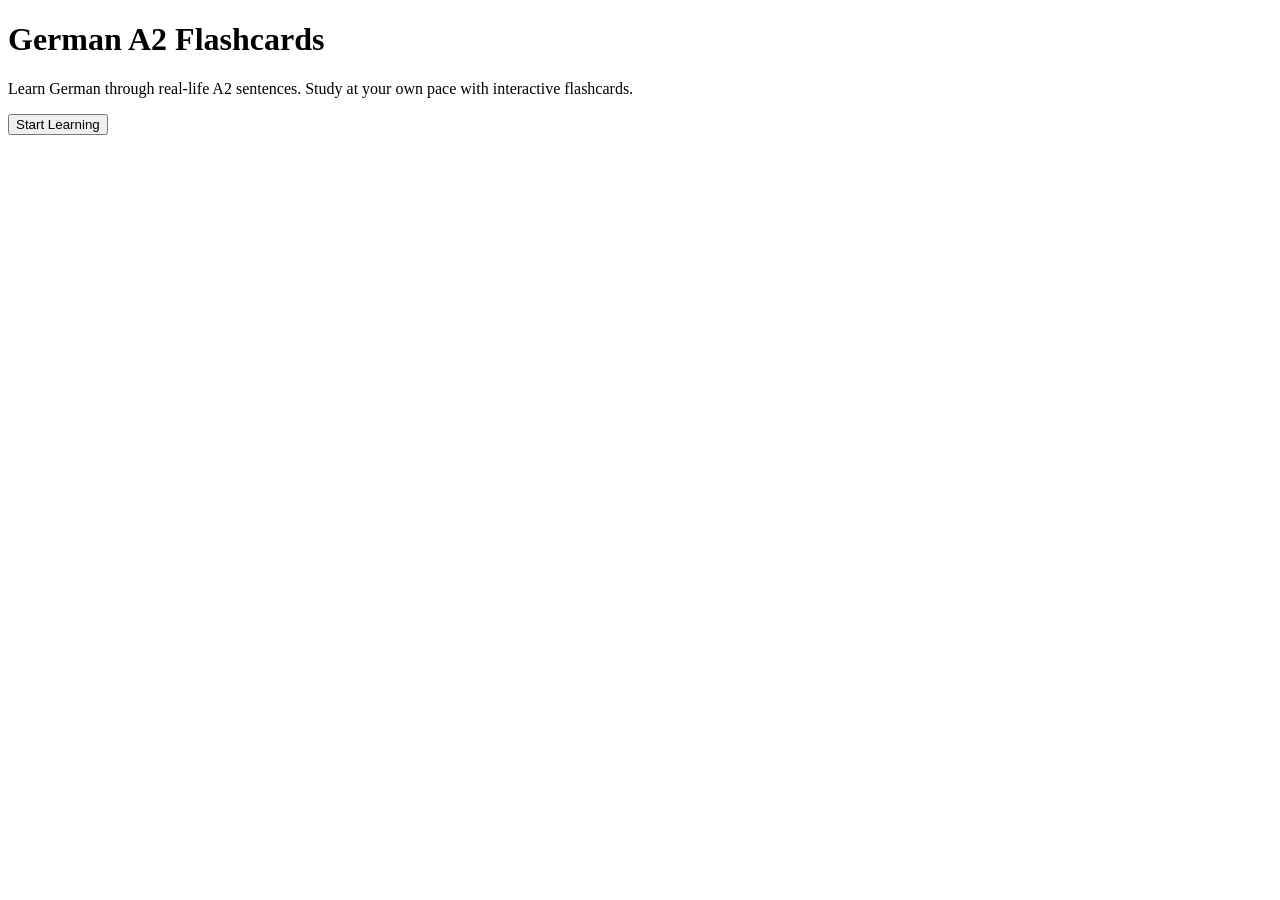
==== index.html @ e2f82d36 "Create index.html" ====
<!DOCTYPE html>
<html lang="en">
<head>
  <meta charset="UTF-8">
  <meta name="viewport" content="width=device-width, initial-scale=1.0">
  <title>German A2 Flashcards</title>

  <link rel="preconnect" href="https://fonts.googleapis.com">
  <link rel="preconnect" href="https://fonts.gstatic.com" crossorigin>

  <link href="https://fonts.googleapis.com/css2?family=Quicksand:wght@400;500;700&family=Patrick+Hand&display=swap" rel="stylesheet">

  <link rel="stylesheet" href="style.css">
</head>

<body>

<div class="container">

  <div class="welcome-card">

    <h1>German A2 Flashcards</h1>

    <p>
      Learn German through real-life A2 sentences.
      Study at your own pace with interactive flashcards.
    </p>

    <button id="startBtn">Start Learning</button>

  </div>

</div>

<script src="script.js"></script>

</body>
</html>
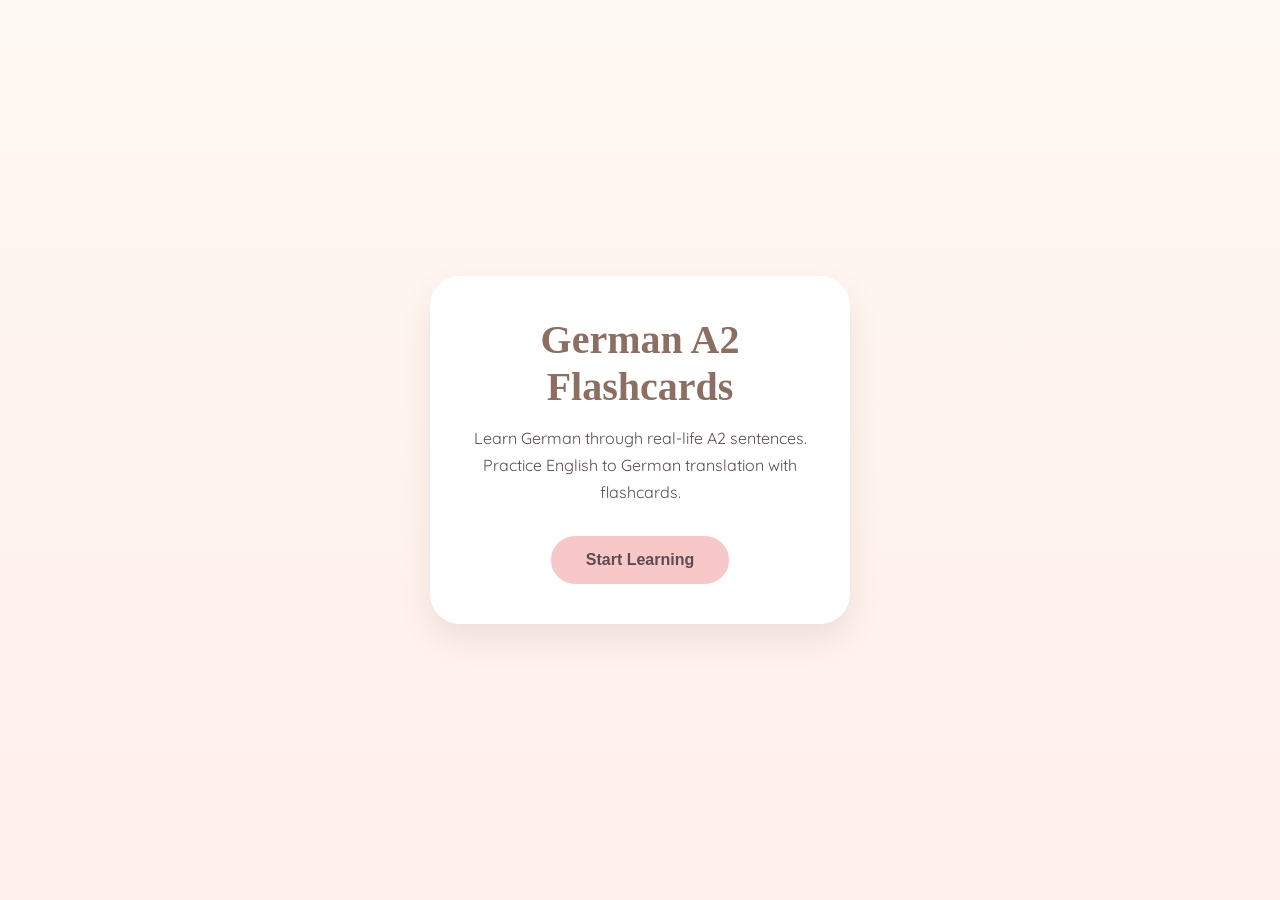
==== commit 085308de: "Update index.html" ====
--- a/index.html
+++ b/index.html
@@ -3,6 +3,7 @@
 <head>
   <meta charset="UTF-8">
   <meta name="viewport" content="width=device-width, initial-scale=1.0">
+
   <title>German A2 Flashcards</title>
 
   <link rel="preconnect" href="https://fonts.googleapis.com">
@@ -15,24 +16,26 @@
 
 <body>
 
-<div class="container">
+  <div class="container">
 
-  <div class="welcome-card">
+    <div class="welcome-card">
 
-    <h1>German A2 Flashcards</h1>
+      <h1>German A2 Flashcards</h1>
 
-    <p>
-      Learn German through real-life A2 sentences.
-      Study at your own pace with interactive flashcards.
-    </p>
+      <p>
+        Learn German through real-life A2 sentences.
+        Practice English to German translation with flashcards.
+      </p>
 
-    <button id="startBtn">Start Learning</button>
+      <button id="startBtn">
+        Start Learning
+      </button>
+
+    </div>
 
   </div>
 
-</div>
-
-<script src="script.js"></script>
+  <script src="script.js"></script>
 
 </body>
 </html>
--- a/style.css
+++ b/style.css
@@ -0,0 +1,71 @@
+* {
+    margin: 0;
+    padding: 0;
+    box-sizing: border-box;
+}
+
+body {
+    font-family: 'Quicksand', sans-serif;
+    background: linear-gradient(180deg, #FFF8F3, #FFEFEA);
+    display: flex;
+    justify-content: center;
+    align-items: center;
+    min-height: 100vh;
+    color: #5c4b51;
+}
+
+.container {
+    width: 90%;
+    max-width: 420px;
+}
+
+.welcome-card {
+    background: #ffffff;
+    border-radius: 30px;
+    padding: 40px 30px;
+    text-align: center;
+    box-shadow: 0 15px 35px rgba(0,0,0,0.08);
+}
+
+h1 {
+    font-family: 'Patrick Hand', cursive;
+    font-size: 2.5rem;
+    color: #8d6e63;
+    margin-bottom: 15px;
+}
+
+p {
+    font-size: 1rem;
+    line-height: 1.7;
+    margin-bottom: 30px;
+}
+
+button {
+    background: #f8c8c8;
+    color: #5c4b51;
+    border: none;
+    padding: 15px 35px;
+    border-radius: 50px;
+    font-size: 1rem;
+    font-weight: 600;
+    cursor: pointer;
+    transition: 0.3s;
+}
+
+button:hover {
+    background: #f5b5b5;
+    transform: translateY(-2px);
+}
+
+button:active {
+    transform: scale(0.98);
+}
+.navigation {
+    display: flex;
+    gap: 20px;
+    margin-top: 25px;
+}
+
+.navigation button {
+    flex: 1;
+}
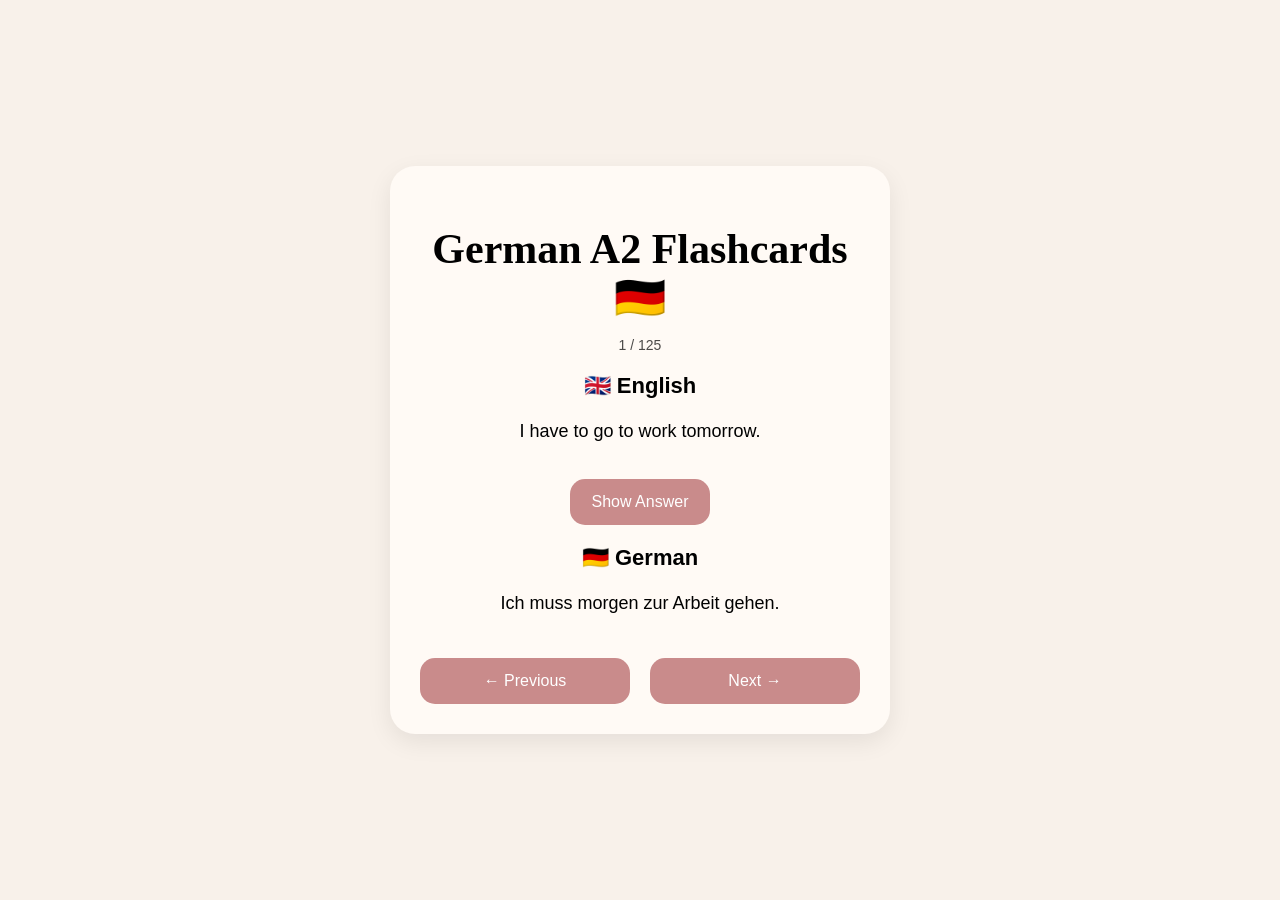
==== commit 8a6cabb9: "Update index.html" ====
--- a/index.html
+++ b/index.html
@@ -1,41 +1,67 @@
 <!DOCTYPE html>
 <html lang="en">
 <head>
-  <meta charset="UTF-8">
-  <meta name="viewport" content="width=device-width, initial-scale=1.0">
+    <meta charset="UTF-8">
+    <meta name="viewport" content="width=device-width, initial-scale=1.0">
 
-  <title>German A2 Flashcards</title>
+    <title>German A2 Flashcards</title>
 
-  <link rel="preconnect" href="https://fonts.googleapis.com">
-  <link rel="preconnect" href="https://fonts.gstatic.com" crossorigin>
-
-  <link href="https://fonts.googleapis.com/css2?family=Quicksand:wght@400;500;700&family=Patrick+Hand&display=swap" rel="stylesheet">
-
-  <link rel="stylesheet" href="style.css">
+    <link rel="stylesheet" href="style.css">
 </head>
 
 <body>
 
-  <div class="container">
+<div class="container">
 
-    <div class="welcome-card">
+    <div class="flashcard">
 
-      <h1>German A2 Flashcards</h1>
+        <h1>German A2 Flashcards 🇩🇪</h1>
 
-      <p>
-        Learn German through real-life A2 sentences.
-        Practice English to German translation with flashcards.
-      </p>
+        <div class="progress">
+            1 / 125
+        </div>
 
-      <button id="startBtn">
-        Start Learning
-      </button>
+        <h2>🇬🇧 English</h2>
+
+        <p id="englishSentence">
+            I have to go to work tomorrow.
+        </p>
+
+
+        <button id="showAnswerBtn">
+            Show Answer
+        </button>
+
+
+        <div id="answer">
+
+            <h2>🇩🇪 German</h2>
+
+            <p id="germanSentence">
+                Ich muss morgen zur Arbeit gehen.
+            </p>
+
+        </div>
+
+
+        <div class="navigation">
+
+            <button id="prevBtn">
+                ← Previous
+            </button>
+
+            <button id="nextBtn">
+                Next →
+            </button>
+
+        </div>
 
     </div>
 
-  </div>
+</div>
 
-  <script src="script.js"></script>
+
+<script src="script.js"></script>
 
 </body>
 </html>
--- a/style.css
+++ b/style.css
@@ -1,65 +1,78 @@
 * {
-    margin: 0;
-    padding: 0;
     box-sizing: border-box;
 }
 
 body {
+    margin: 0;
+    min-height: 100vh;
     font-family: 'Quicksand', sans-serif;
-    background: linear-gradient(180deg, #FFF8F3, #FFEFEA);
+    background: #f8f1ea;
     display: flex;
     justify-content: center;
     align-items: center;
-    min-height: 100vh;
-    color: #5c4b51;
 }
 
 .container {
     width: 90%;
-    max-width: 420px;
+    max-width: 500px;
 }
 
-.welcome-card {
-    background: #ffffff;
-    border-radius: 30px;
-    padding: 40px 30px;
+.welcome-card,
+.flashcard {
+    background: #fffaf5;
+    padding: 30px;
+    border-radius: 25px;
     text-align: center;
-    box-shadow: 0 15px 35px rgba(0,0,0,0.08);
+    box-shadow: 0 8px 25px rgba(0,0,0,0.08);
 }
 
 h1 {
     font-family: 'Patrick Hand', cursive;
-    font-size: 2.5rem;
-    color: #8d6e63;
+    font-size: 42px;
     margin-bottom: 15px;
 }
 
+h2 {
+    font-size: 22px;
+}
+
 p {
-    font-size: 1rem;
-    line-height: 1.7;
-    margin-bottom: 30px;
+    font-size: 18px;
+    line-height: 1.6;
 }
 
 button {
-    background: #f8c8c8;
-    color: #5c4b51;
     border: none;
-    padding: 15px 35px;
-    border-radius: 50px;
-    font-size: 1rem;
-    font-weight: 600;
+    background: #c98b8b;
+    color: white;
+    padding: 14px 22px;
+    border-radius: 15px;
+    font-size: 16px;
+    font-family: 'Quicksand', sans-serif;
     cursor: pointer;
-    transition: 0.3s;
-}
-
-button:hover {
-    background: #f5b5b5;
-    transform: translateY(-2px);
+    margin-top: 15px;
 }
 
 button:active {
-    transform: scale(0.98);
+    transform: scale(0.96);
 }
+
+
+/* Flashcard page */
+
+.progress {
+    font-size: 14px;
+    opacity: 0.7;
+    margin-bottom: 20px;
+}
+
+#answer {
+    margin-top: 20px;
+}
+
+
+/* Previous and Next buttons */
+
 .navigation {
     display: flex;
     gap: 20px;
@@ -68,4 +81,24 @@
 
 .navigation button {
     flex: 1;
+}
+
+
+/* Mobile adjustment */
+
+@media (max-width: 500px) {
+
+    .welcome-card,
+    .flashcard {
+        padding: 22px;
+    }
+
+    h1 {
+        font-size: 34px;
+    }
+
+    p {
+        font-size: 16px;
+    }
+
 }
